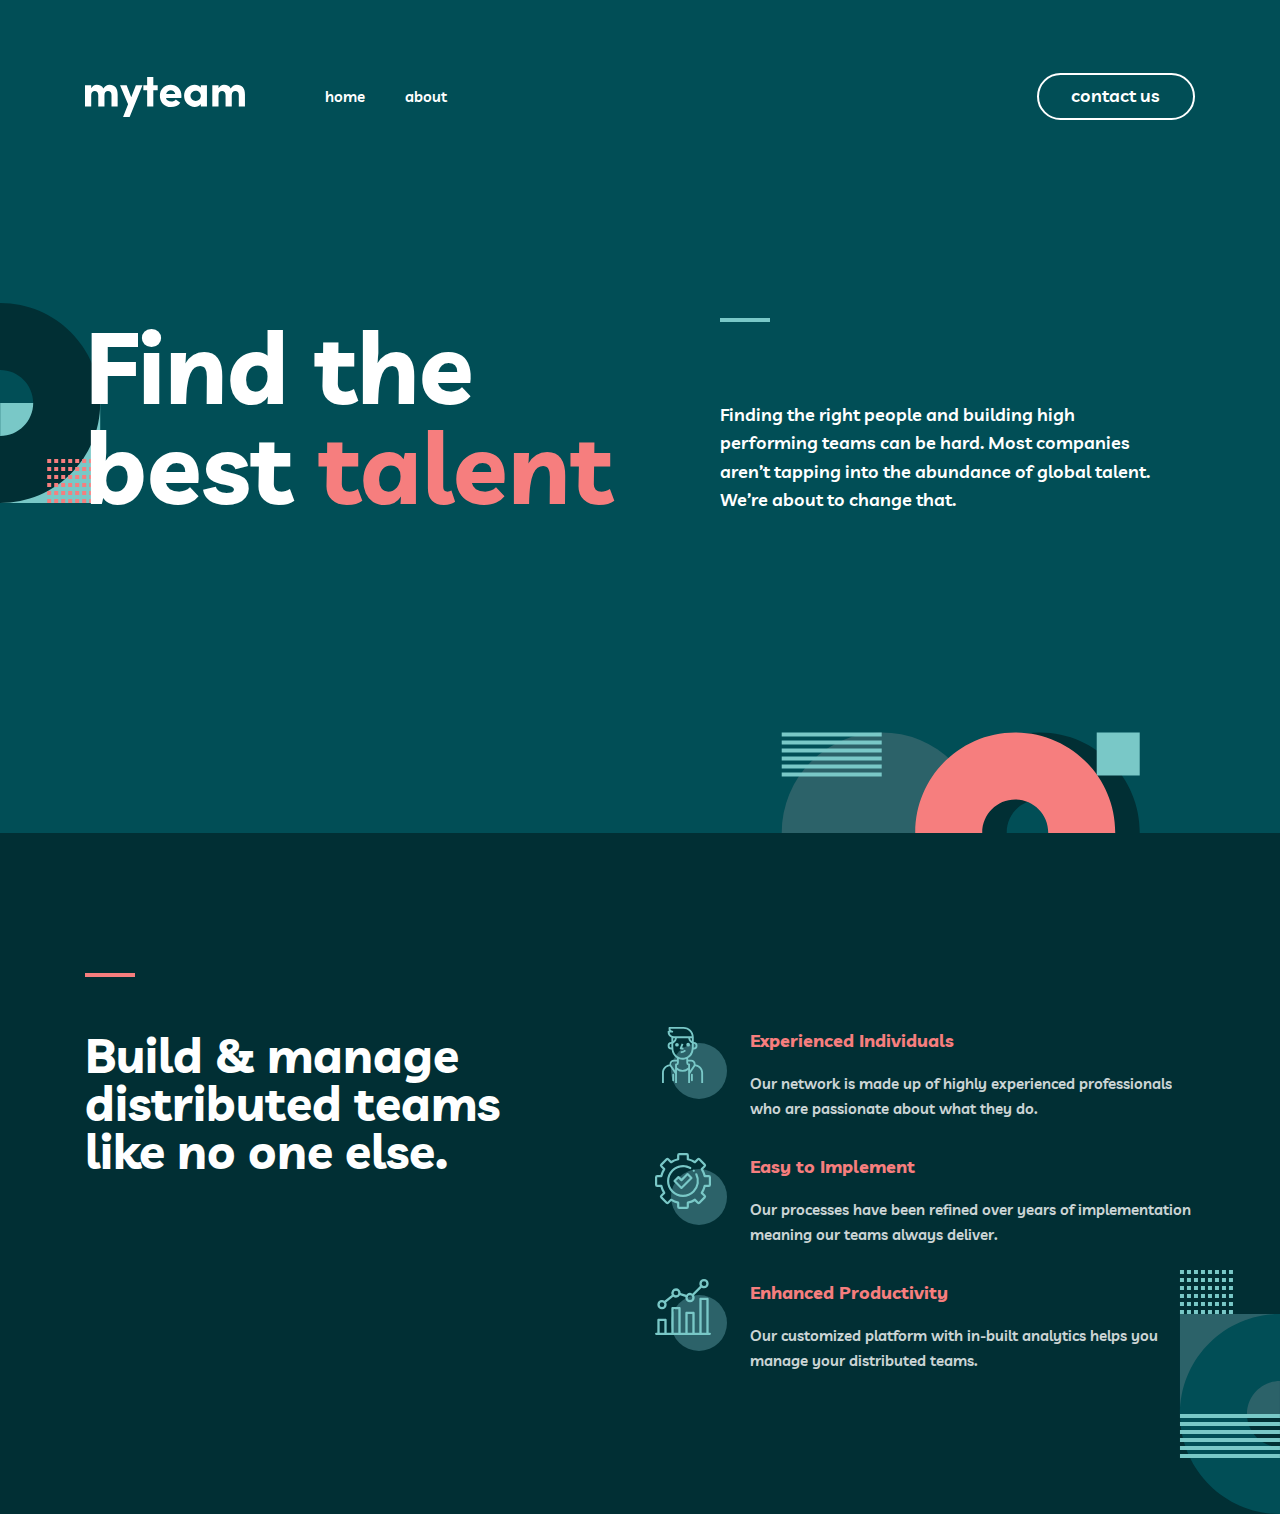
==== index.html @ bbc25925 "11 dars" ====
<!DOCTYPE html>
<html lang="en">
  <head>
    <meta charset="UTF-8" />
    <meta name="viewport" content="width=device-width, initial-scale=1.0" />
    <title>My Team | Home</title>
    <link rel="stylesheet" href="./css/style.css" />
    <link rel="stylesheet" href="./css/normalize.css" />
  </head>
  <body>
    <!-- HEADER -->
    <header class="header">
      <div class="header__container container">
        <!-- LOGO -->
        <a class="site-logo" href="./index.html">
          <img
            class="site-logo__image"
            src="./images/svg/myteam-logo.svg"
            alt="MyTeam website logo"
            width="160"
            height="40"
          />
        </a>
        <!-- HEADER INNER WRAPPER -->
        <div class="header__inner-wrapper show-nav">
          <button class="header__inner-wrapper-btn">
            <img
              class="header__inner-wrapper-img"
              src="./images/svg/ex-header-img.svg"
              alt="Header toggle nav close icon"
              width="16"
              height="16"
            />
          </button>
          <!-- NAV -->
          <nav class="sitenav">
            <ul class="sitenav__list">
              <li class="sitenav__item">
                <a class="sitenav__link" href="./index.html">home</a>
              </li>
              <li class="sitenav__item">
                <a class="sitenav__link" href="./pages/about.html">about</a>
              </li>
            </ul>
          </nav>
          <!-- BUTTON -->
          <a class="header__btn btn btn-light" href="./pages/contact.html"
            >contact us</a
          >
        </div>
        <!-- TOGGLE BUTTON -->
        <button class="header__toggle-btn">
          <img
            class="header__toggle-btn__image"
            src="./images/svg/header-toggle-btn-image.svg"
            alt="Header toggle button"
            width="20"
            height="17"
          />
        </button>
      </div>
    </header>
    <!-- MAIN -->
    <main class="main">
      <!-- HERO SECTION START -->
      <section class="hero">
        <div class="hero__container container">
          <div class="hero__title-wrapper">
            <h1 class="hero__title">
              Find the <br />best <span class="text-primary">talent</span>
            </h1>
          </div>

          <div class="hero__info">
            <hr class="hero__divider site-divider" />
            <p class="hero__description">
              Finding the right people and building high performing teams can be
              hard. Most companies aren’t tapping into the abundance of global
              talent. We’re about to change that.
            </p>
          </div>
        </div>
      </section>
      <!-- HERO SECTION END -->
      <!-- FEATURES START -->
      <section class="features">
        <div class="features__container container">
          <div class="features__info">
            <hr class="features__divider site-divider" />
            <h2 class="features__title">
              Build & manage distributed teams like no one else.
            </h2>
          </div>

          <div class="features__items">
            <ul class="features__list">
              <li class="features__item">
                <img
                  src="./images/svg/divider-ones-img.svg"
                  alt="Experienced Individuals"
                  class="features__image"
                  width="72"
                  height="72"
                />
                <div class="features__item-info">
                  <h3 class="features__info-title">Experienced Individuals</h3>
                  <p class="features__description">
                    Our network is made up of highly experienced professionals
                    who are passionate about what they do.
                  </p>
                </div>
              </li>
              <li class="features__item">
                <img
                  src="./images/svg/divider-twos-img.svg"
                  alt="Easy to Implement"
                  class="features__image"
                  width="72"
                  height="72"
                />
                <div class="features__item-info">
                  <h3 class="features__info-title">Easy to Implement</h3>
                  <p class="features__description">
                    Our processes have been refined over years of implementation
                    meaning our teams always deliver.
                  </p>
                </div>
              </li>
              <li class="features__item">
                <img
                  src="./images/svg/divider-theres-img.svg"
                  alt="Enhanced Productivity"
                  class="features__image"
                  width="72"
                  height="72"
                />
                <div class="features__item-info">
                  <h3 class="features__info-title">Enhanced Productivity</h3>
                  <p class="features__description">
                    Our customized platform with in-built analytics helps you
                    manage your distributed teams.
                  </p>
                </div>
              </li>
            </ul>
          </div>
        </div>
      </section>
      <!-- FEATURES END -->
    </main>
    <!-- FOOTER -->

    <!-- JS -->
    <script src="./js/app.js"></script>
  </body>
</html>
---- css/style.css ----
@import url(./fonts.css);

/* CUSTOM CSS */
:root {
  /* COLORS */
  --primary-light-coral-color: #f67e7e;
  --primary-midnight-green: #014e56;
  --primary-white-color: #ffffff;

  --secondary-Rapture-Blue: #79c8c7;
  --secondary-Police-Blue: #2c6269;
  --secondary-Deep-Jungle-Green: #004047;
  --secondary-Sacramento-State-Green: #012f34;
  --secondary-Dark-Green: #002529;

  /* FONTS */
  --main-font-family: "Livvic", "Arial", sans-serif;

  /* FONT-SIZE */
  --h1-large-size: 10rem;
  --h1-large-line: 1;

  --h1-small-size: 6.4rem;
  --h1-small-line: 0.88;

  --h2-size: 4.8rem;
  --h2-line: 1;

  --h3-size: 1.8rem;
  --h3-line: 1.56;

  --main-font-size-1: 1.8rem;
  --main-line-height-1: 1.56;

  --main-font-size-2: 1.5rem;
  --main-line-height-2: 1.67;
}

*,
*::after,
*::before {
  box-sizing: border-box;
  margin: 0;
  padding: 0;
}

*:focus {
  outline: 2px dotted var(--primary-light-coral-color);
  outline-offset: 4px;
}

html {
  scroll-behavior: smooth;
  height: 100%;
  font-size: 62.5%;
}

ul,
li {
  list-style: none;
}

a {
  text-decoration: none;
}

img {
  display: flex;
  width: 100%;
  height: auto;
}

h1,
h2,
h3,
h4,
h5,
h6 {
  margin: 0;
}

body {
  display: flex;
  flex-direction: column;
  height: 100%;
  font-family: var(--main-font-family);
  font-size: var(--main-font-size-2);
  line-height: var(--main-line-height-2);
  background-color: var(--primary-midnight-green);
  color: var(--primary-white-color);
  font-weight: 600;
}

.container {
  width: 100%;
  max-width: 1170px;
  padding-left: 30px;
  padding-right: 30px;
  margin-left: auto;
  margin-right: auto;
}

.text-primary {
  color: var(--primary-light-coral-color);
}

.btn {
  padding: 0.9rem 3.3rem 1.1rem 3.2rem;
  border: 2px solid transparent;
  border-radius: 24px;
  font-size: var(--main-font-size-1);
  line-height: normal;
  display: inline-block;
  transition: 0.3s;
}

.btn-light {
  color: var(--primary-white-color);
  border-color: var(--primary-white-color);
}

.btn-light:hover {
  background-color: var(--primary-white-color);
  color: var(--secondary-Dark-Green);
}

/* HEADER */

.header {
  padding: 7.3rem 0;
}

.header__container {
  display: flex;
  align-items: center;
}

.site-logo {
  margin-right: 8rem;
}

.site-logo:hover {
  opacity: 0.8;
}

.site-logo:active {
  opacity: 0.6;
}

.site-logo__image {
  width: 160px;
  height: 40px;
}

.header__inner-wrapper {
  display: flex;
  width: 100%;
  align-items: center;
}

.sitenav {
  margin-right: auto;
}

.sitenav__list {
  display: flex;
}

.sitenav__item:not(:last-child) {
  margin-right: 4rem;
}

.sitenav__link {
  color: var(--primary-white-color);
}

.sitenav__link:hover {
  color: var(--primary-light-coral-color);
}

.header__toggle-btn {
  background-color: transparent;
  border: 0;
  display: block;
  margin-left: auto;
  display: none;
}

.header__toggle-btn__image {
}

.header__inner-wrapper-btn {
  background-color: transparent;
  border: 0;
  display: block;
  margin-left: auto;
  margin-bottom: 3.9rem;
  display: none;
}

.header__inner-wrapper-img {
}

/* MAIN */
.main {
  flex-grow: 1;
}

.hero {
  padding-top: 5.6rem;
  padding-bottom: 25rem;
  background-image: url(../images/svg/hero\ left\ bg.svg),
    url(../images/svg/hero\ bottom\ bg.svg);
  background-repeat: no-repeat;
  background-position: left -100px top 110px, right 140px bottom -100px;
}

.hero__container {
  display: flex;
  align-items: center;
}

.hero__title-wrapper {
  width: 635px;
}

.hero__title {
  font-size: var(--h1-large-size);
  line-height: var(--h1-large-line);
}

.hero__info {
  width: 445px;
}

.hero__divider {
  margin-bottom: 7.9rem;
  background-color: var(--secondary-Rapture-Blue);
}

.site-divider {
  width: 50px;
  height: 4px;
  border: 0;
}

.hero__description {
  font-size: var(--main-font-size-1);
  line-height: var(--main-line-height-1);
}
/* HERO END */

/* FEATURES START */
.features {
  padding-top: 14rem;
  padding-bottom: 14rem;
  background-color: var(--secondary-Sacramento-State-Green);
  background-image: url(../images/svg/features-bottom-bg.svg);
  background-position: bottom right -100px;
  background-repeat: no-repeat;
}

.features__container {
  display: flex;
}

.features__info {
  width: 100%;
  max-width: 445px;
  margin-right: 12.5rem;
}

.features__divider {
  background-color: var(--primary-light-coral-color);
  margin-bottom: 5.4rem;
}

.features__title {
  font-size: var(--h2-size);
  line-height: var(--h2-line);
}

.features__items {
  margin-top: 5.4rem;
}

.features__list {
}

.features__item {
  display: flex;
}

.features__item:not(:last-child) {
  margin-bottom: 3.2rem;
}

.features__image {
  margin-right: 2.3rem;
  width: 72px;
  height: 72px;
}

.features__item-info {
}

.features__info-title {
  color: var(--primary-light-coral-color);
  margin-bottom: 1.6rem;
  font-size: var(--h3-size);
  line-height: var(--h3-line);
}

.features__description {
  font-size: var(--main-font-size-2);
  line-height: var(--main-line-height-2);
  font-weight: 600;
  opacity: 0.8;
}

/* FEATURES END */

/* FOOTER */

/* MEDIA */

@media screen and (max-width: 993px) {
  .hero {
    padding-top: 4.8rem;
    padding-bottom: 25.6rem;
    background-image: url(../images/svg/hero\ bottom\ bg.svg);
    background-repeat: no-repeat;
    background-position: center bottom -100px;
  }

  .hero__container {
    flex-direction: column;
    align-items: center;
    text-align: center;
  }

  .hero__title-wrapper {
    width: 100%;
    max-width: 635px;
  }

  .hero__title {
    font-size: var(--h1-small-size);
    line-height: var(--h1-small-line);
  }

  .hero__info {
    width: 100%;
    max-width: 447px;
  }

  .hero__divider {
    display: none;
  }

  /* FEATURES */
  .features {
    padding-left: 9.7rem;
    padding-right: 9.8rem;
    padding-top: 10rem;
    padding-bottom: 10rem;
    background-color: var(--secondary-Sacramento-State-Green);
    background-image: url(../images/svg/features-bottom-bg.svg);
    background-position: top right -100px;
    background-repeat: no-repeat;
  }

  .features__container {
    flex-direction: column;
    align-items: center;
  }

  .features__title {
    font-size: 3.2rem;
    line-height: 1;
  }

  .features__items {
    margin-top: 6.4rem;
    padding-left: 9.7rem;
    padding-right: 9.8rem;
  }

  .features__item-info {
    width: 478px;
  }
}

@media screen and (max-width: 768px) {
  .header {
    padding: 6.4rem 0;
  }

  .site-logo {
    margin-right: 4.8rem;
  }

  .site-logo__image {
    width: 128px;
    height: 32px;
  }
}

@media screen and (max-width: 680px) {
  .header {
    padding: 4.8rem 0;
  }

  .header__toggle-btn {
    display: block;
  }

  .header__inner-wrapper {
    background-color: var(--secondary-Police-Blue);
    position: fixed;
    top: 0;
    right: 0;
    bottom: 0;
    width: 255px;
    flex-direction: column;
    justify-content: flex-start;
    align-items: flex-start;
    padding: 5.6rem 2.6rem 0 4.8rem;
    background-image: url(../images/svg/hidden-nav-bg.svg);
    background-repeat: no-repeat;
    background-position: bottom right;
    transform: translateX(100%);
    transition: 03s ease;
  }

  .header__inner-wrapper .show-nav {
    transform: translateX(0%);
  }

  .header__inner-wrapper-btn {
    display: block;
  }

  .sitenav__list {
    flex-direction: column;
  }

  .sitenav__item:not(:last-child) {
    margin-bottom: 2.4rem;
  }

  .sitenav__item:last-child {
    margin-bottom: 3.6rem;
  }

  .features {
    padding-left: 2.4rem;
    padding-right: 2.4rem;
    padding-top: 6.4rem;
    padding-bottom: 6.4rem;
    background-color: var(--secondary-Sacramento-State-Green);
    background-image: url(../images/svg/features-bottom-bg.svg);
    background-position: top right -100px;
    background-repeat: no-repeat;
  }

  .features__info {
    padding-left: 2.4rem;
  }

  .features__title {
    width: 240px;
    font-size: 3.2rem;
    line-height: 1;
  }

  .features__image {
    margin-left: 187px;
  }

  .features__items {
    text-align: center;
  }

  .features__item {
    flex-direction: column;
  }

  .features__description {
    margin-left: 60px;
    width: 327px;
    font-size: var(--main-font-size-2);
    line-height: var(--main-line-height-2);
  }
}

@media screen and (max-width: 397px) {
  :root {
    --h1-small-size: 4.8rem;
    --h1-small-line: 1;
  }

  .container {
    padding-left: 2.4rem;
    padding-right: 2.4rem;
  }

  .hero {
    padding-top: 3.2rem;
    padding-bottom: 19.7rem;
  }

  .hero__title-wrapper {
  }

  .hero__description {
    font-size: var(--main-font-size-2);
    line-height: var(--main-line-height-2);
  }
}
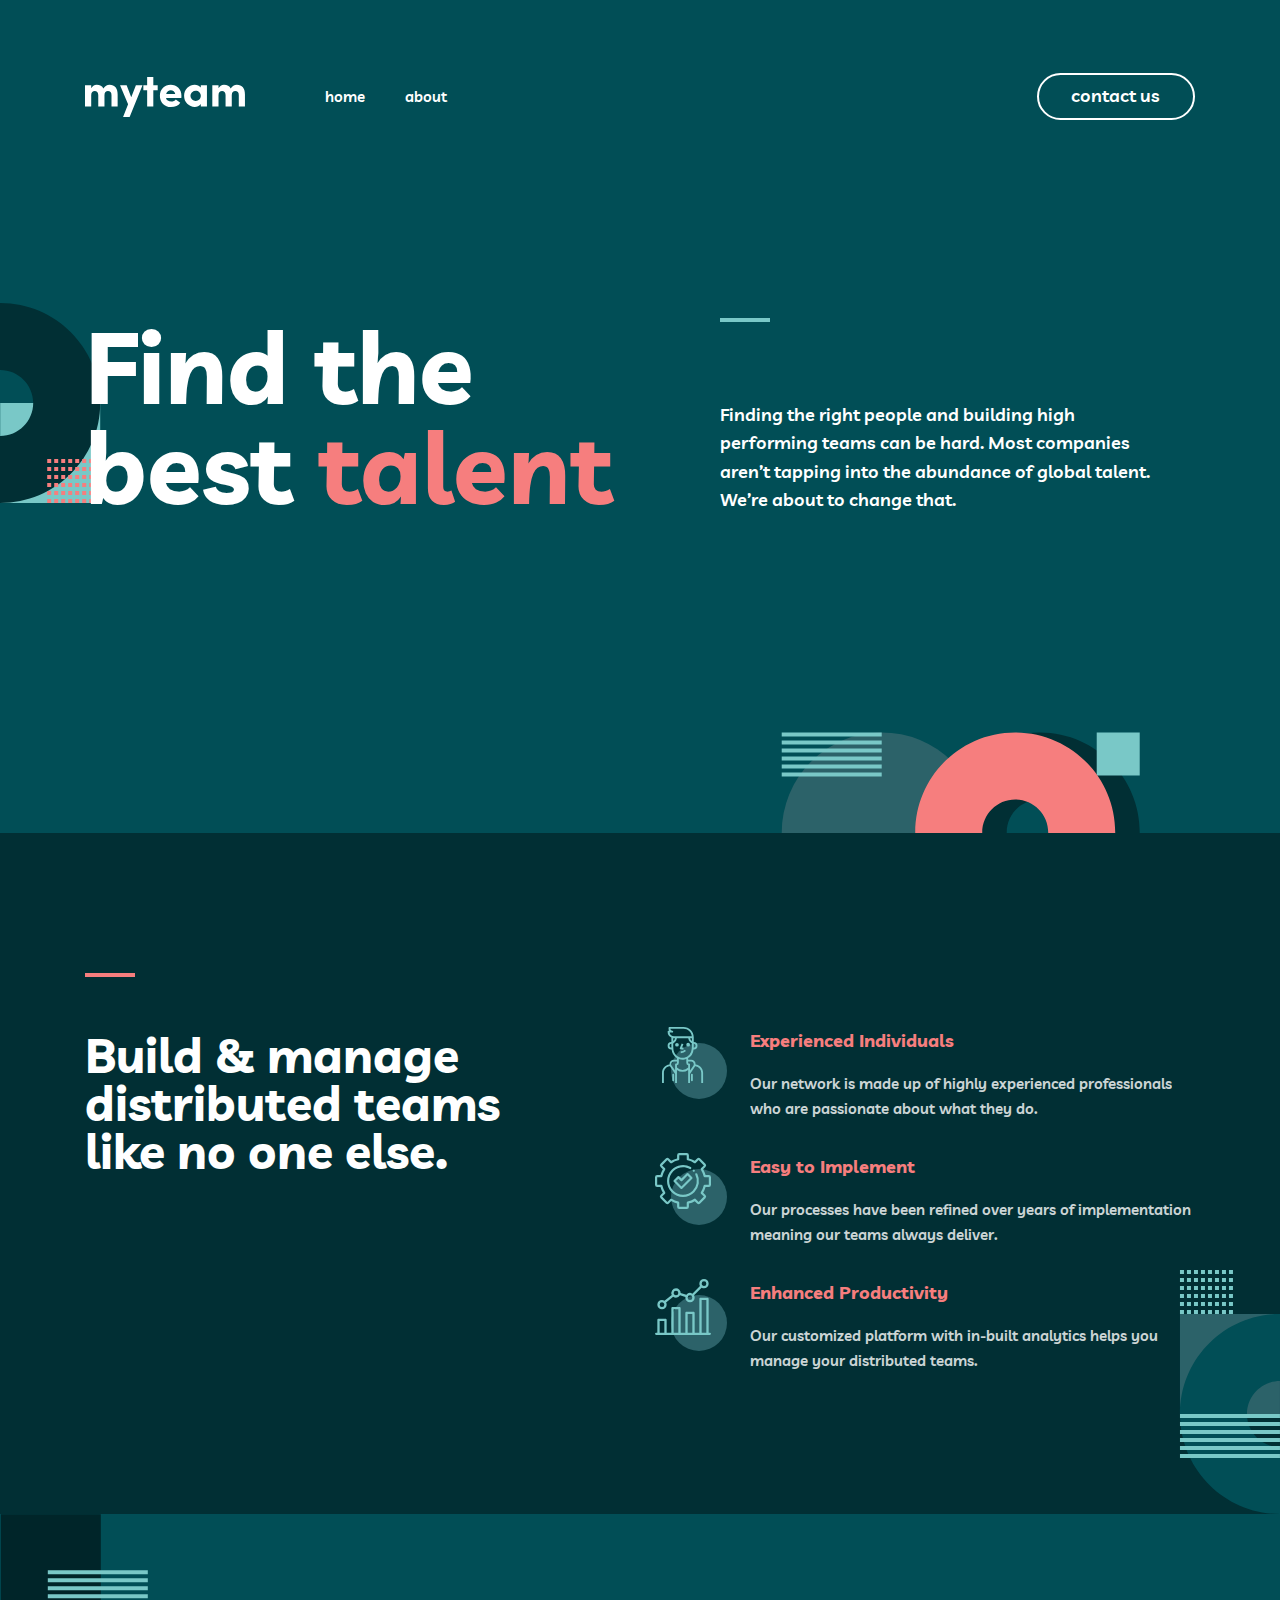
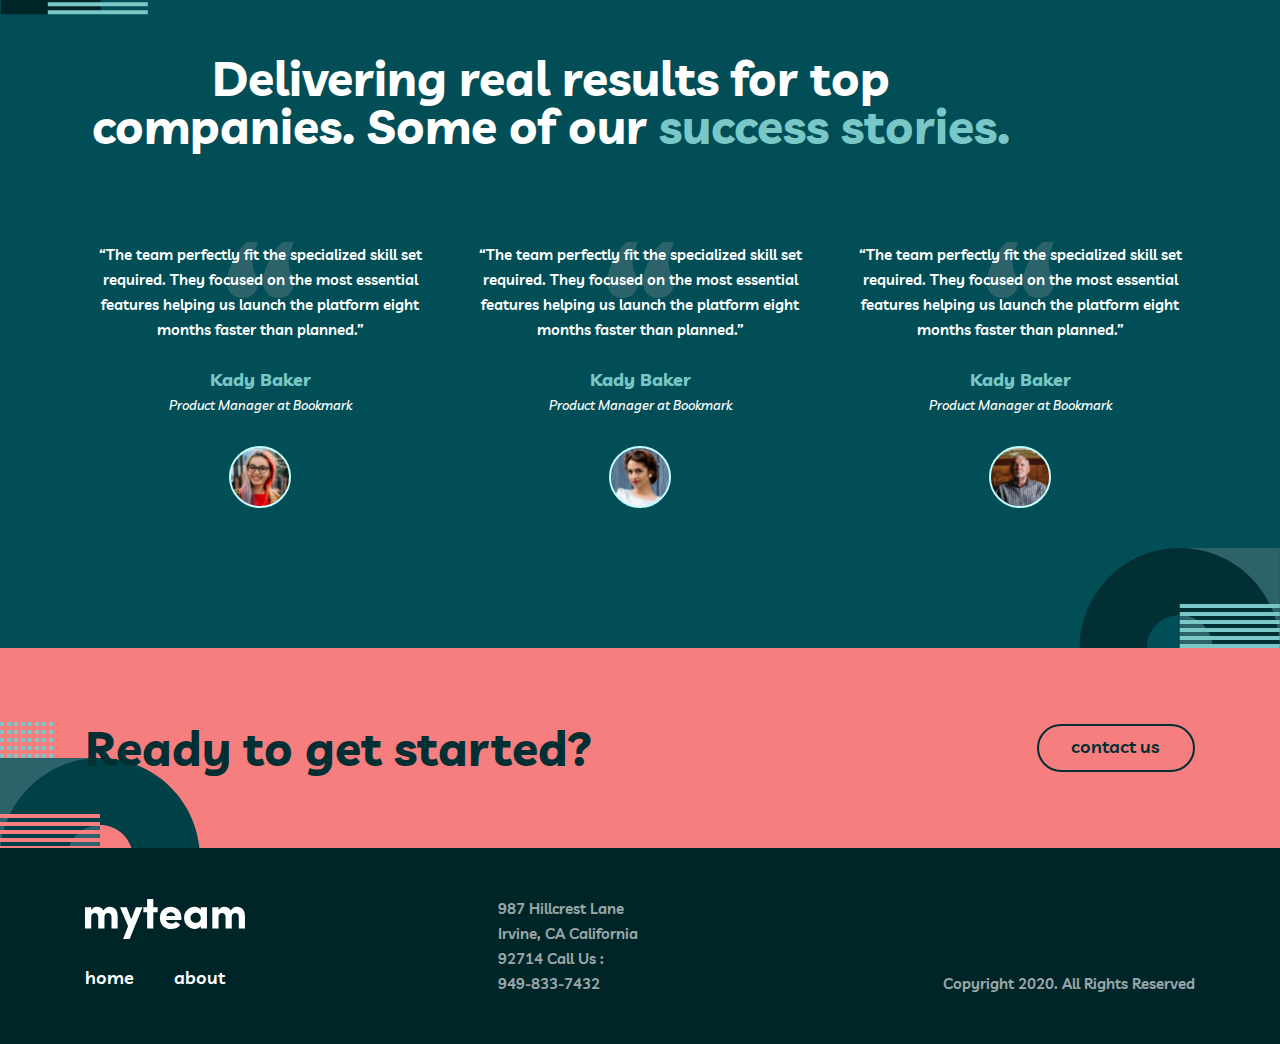
==== commit 181a8d63: "Imtihon" ====
--- a/index.html
+++ b/index.html
@@ -6,6 +6,18 @@
     <title>My Team | Home</title>
     <link rel="stylesheet" href="./css/style.css" />
     <link rel="stylesheet" href="./css/normalize.css" />
+    <link
+      rel="shortcut icon"
+      href="https://encrypted-tbn0.gstatic.com/images?q=tbn:ANd9GcTAhbFepm0QHIGDcH6tvFwUhc4OrL3nmX-PlQ&s"
+      type="image/x-icon"
+    />
+    <link
+      rel="stylesheet"
+      href="https://cdnjs.cloudflare.com/ajax/libs/font-awesome/6.6.0/css/all.min.css"
+      integrity="sha512-Kc323vGBEqzTmouAECnVceyQqyqdsSiqLQISBL29aUW4U/M7pSPA/gEUZQqv1cwx4OnYxTxve5UMg5GT6L4JJg=="
+      crossorigin="anonymous"
+      referrerpolicy="no-referrer"
+    />
   </head>
   <body>
     <!-- HEADER -->
@@ -39,12 +51,16 @@
                 <a class="sitenav__link" href="./index.html">home</a>
               </li>
               <li class="sitenav__item">
-                <a class="sitenav__link" href="./pages/about.html">about</a>
+                <a class="sitenav__link" href="./pages/about/about.html"
+                  >about</a
+                >
               </li>
             </ul>
           </nav>
           <!-- BUTTON -->
-          <a class="header__btn btn btn-light" href="./pages/contact.html"
+          <a
+            class="header__btn btn btn-light"
+            href="/pages/contact/contact.html"
             >contact us</a
           >
         </div>
@@ -147,8 +163,133 @@
         </div>
       </section>
       <!-- FEATURES END -->
+
+      <!-- HOME-BOTTOM-START -->
+      <section class="home__bottom">
+        <div class="home__bottom-container container">
+          <div class="home__bottom-h2">
+            <h2 class="home__bottom-bold-text">
+              Delivering real results for top companies. Some of our
+              <span class="home__bottom-green-text">success stories.</span>
+            </h2>
+          </div>
+          <div class="home__bottom-there-line">
+            <div class="home__bottom-ones">
+              <p class="home__bottom-ones-text">
+                “The team perfectly fit the specialized skill set required. They
+                focused on the most essential features helping us launch the
+                platform eight months faster than planned.”
+              </p>
+              <p class="home__bottom_ones-green-text">Kady Baker</p>
+              <p class="home__bottom-ones-smol-text">
+                Product Manager at Bookmark
+              </p>
+              <img
+                class="home__bottom-img"
+                src="./images/svg/kady-img.svg"
+                alt=""
+                width="62"
+                height="62"
+              />
+            </div>
+            <div class="home__bottom-ones">
+              <p class="home__bottom-ones-text">
+                “The team perfectly fit the specialized skill set required. They
+                focused on the most essential features helping us launch the
+                platform eight months faster than planned.”
+              </p>
+              <p class="home__bottom_ones-green-text">Kady Baker</p>
+              <p class="home__bottom-ones-smol-text">
+                Product Manager at Bookmark
+              </p>
+              <img
+                class="home__bottom-img"
+                src="./images/svg/aisha-img.svg"
+                alt=""
+              />
+            </div>
+            <div class="home__bottom-ones">
+              <p class="home__bottom-ones-text">
+                “The team perfectly fit the specialized skill set required. They
+                focused on the most essential features helping us launch the
+                platform eight months faster than planned.”
+              </p>
+              <p class="home__bottom_ones-green-text">Kady Baker</p>
+              <p class="home__bottom-ones-smol-text">
+                Product Manager at Bookmark
+              </p>
+              <img
+                class="home__bottom-img"
+                src="./images/svg/arthur-img.svg"
+                alt=""
+              />
+            </div>
+          </div>
+        </div>
+      </section>
+      <!-- HOME-BOTTOM-END -->
+
+      <!-- SITE BOTTOM NAV START -->
+
+      <section class="bottom__nav">
+        <div class="bottom__nav-container container">
+          <div class="bottom__nav-wrapper">
+            <h2 class="bottom__nav-text">Ready to get started?</h2>
+            <a
+              class="header__btn btp btn-lighp"
+              href="/pages/contact/contact.html"
+              >contact us</a
+            >
+          </div>
+        </div>
+      </section>
+      <!-- SITE BOTTOM NAV END -->
     </main>
-    <!-- FOOTER -->
+    <!-- FOOTER START -->
+    <footer class="footer">
+      <div class="footer__wrapper-container">
+        <div class="footer__wrapper-bottom-there container">
+          <div class="footer__wrapper-logo">
+            <img
+              class="logo-my team"
+              src="./images/svg/myteam-logo.svg"
+              alt="Myteam logo"
+              width="160"
+              height="40"
+            />
+            <ul class="footer__wrapper-item">
+              <li class="footer__wrapper-li">
+                <a class="footer__wrapper-link" href="/index.html">home</a>
+              </li>
+              <li class="footer__wrapper-li">
+                <a class="footer__wrapper-link" href="/pages/about/about.html"
+                  >about</a
+                >
+              </li>
+            </ul>
+          </div>
+          <div class="wrappericon-text">
+            <div class="footer__wrapper-text">
+              <p class="footer__wrapper-paragrif">
+                987 Hillcrest Lane Irvine, CA California 92714 Call Us :
+                949-833-7432
+              </p>
+            </div>
+            <div class="footer__wrapper-icons">
+              <ul class="footer__wrapper-icons-line">
+                <li class="item twitter"></li>
+                <li class="item facebook"></li>
+                <li class="item github"></li>
+              </ul>
+              <p class="footer__wrapper--icons-text">
+                Copyright 2020. All Rights Reserved
+              </p>
+            </div>
+          </div>
+        </div>
+      </div>
+    </footer>
+    <!-- FOOTER END -->
 
     <!-- JS -->
     <script src="./js/app.js"></script>
--- a/css/style.css
+++ b/css/style.css
@@ -186,9 +186,6 @@
   display: none;
 }
 
-.header__toggle-btn__image {
-}
-
 .header__inner-wrapper-btn {
   background-color: transparent;
   border: 0;
@@ -196,9 +193,6 @@
   margin-left: auto;
   margin-bottom: 3.9rem;
   display: none;
-}
-
-.header__inner-wrapper-img {
 }
 
 /* MAIN */
@@ -284,9 +278,6 @@
   margin-top: 5.4rem;
 }
 
-.features__list {
-}
-
 .features__item {
   display: flex;
 }
@@ -299,9 +290,6 @@
   margin-right: 2.3rem;
   width: 72px;
   height: 72px;
-}
-
-.features__item-info {
 }
 
 .features__info-title {
@@ -320,7 +308,241 @@
 
 /* FEATURES END */
 
+/* HOME-BOTTOM-START */
+
+.home__bottom {
+  background-image: url(../images/svg/home-bottom-right-bg.svg),
+    url(../images/svg/home__bottom-top-left.svg);
+  background-repeat: no-repeat;
+  background-position: right bottom -100px, top left;
+}
+
+.home__bottom-container {
+  padding-top: 14rem;
+  padding-bottom: 14rem;
+}
+
+.home__bottom-bold-text {
+  text-align: center;
+  font-family: "Livvic";
+  font-size: var(--h2-size);
+  font-weight: 700;
+  line-height: var(--h2-line);
+  text-align: center;
+  width: 932px;
+}
+
+.home__bottom-green-text {
+  color: #79c8c7;
+}
+
+.home__bottom-there-line {
+  width: 1110px;
+  display: flex;
+  margin-top: 9.2rem;
+  gap: 30px;
+}
+
+.home__bottom-ones {
+  display: flex;
+  flex-direction: column;
+  align-items: center;
+  background-image: url(../images/svg/olov-home__bottom-img.svg);
+  background-repeat: no-repeat;
+  background-position: top center;
+}
+
+.home__bottom-ones-text {
+  width: 350px;
+  font-family: "Livvic";
+  font-size: var(--main-font-size-2);
+  font-weight: 600;
+  line-height: var(--main-line-height-2);
+  text-align: center;
+}
+
+.home__bottom_ones-green-text {
+  padding-top: 2.4rem;
+  font-family: "Livvic";
+  font-size: var(--main-font-size-1);
+  font-weight: 700;
+  line-height: var(--main-line-height-1);
+  text-align: center;
+  color: #79c8c7;
+}
+
+.home__bottom-ones-smol-text {
+  font-family: "Livvic";
+  font-size: 13px;
+  font-style: italic;
+  font-weight: 500;
+  line-height: 18px;
+  text-align: center;
+  padding-top: 2px;
+}
+
+.home__bottom-img {
+  margin-top: 32px;
+  width: 62px;
+  height: 62px;
+}
+/* HOME-BOTTOM-END */
+
+/* SITE BOTTOM NAV START */
+
+.bottom__nav {
+  background-color: var(--primary-light-coral-color);
+  padding-top: 7.6rem;
+  padding-bottom: 7.6rem;
+  align-items: center;
+  background-image: url(../images/svg/SITE\ BOTTOM\ NAV-bg.svg);
+  background-repeat: no-repeat;
+  background-position: left bottom -70px;
+}
+
+.bottom__nav-wrapper {
+  display: flex;
+  justify-content: space-between;
+}
+.bottom__nav-text {
+  font-family: "Livvic";
+  font-size: 48px;
+  font-weight: 700;
+  line-height: 48px;
+  color: #012f34;
+}
+
+.btp {
+  padding: 0.9rem 3.3rem 1.1rem 3.2rem;
+  border: 2px solid transparent;
+  border-radius: 24px;
+  font-size: var(--main-font-size-1);
+  line-height: normal;
+  display: inline-block;
+  transition: 0.3s;
+}
+
+.btn-lighp {
+  color: var(--secondary-Sacramento-State-Green);
+  border-color: var(--secondary-Sacramento-State-Green);
+}
+
+.btn-lighp:hover {
+  background-color: var(--secondary-Sacramento-State-Green);
+  color: var(--primary-white-color);
+}
+
+/* SITE BOTTOM NAV END */
+
 /* FOOTER */
+
+.footer__wrapper-container {
+  background-color: var(--secondary-Dark-Green);
+}
+
+.footer__wrapper-bottom-there {
+  padding-top: 4.8rem;
+  padding-bottom: 4.8rem;
+  display: flex;
+  justify-content: space-between;
+  align-items: center;
+}
+
+.footer__wrapper-item {
+  margin-top: 2.5rem;
+  display: flex;
+  gap: 40px;
+}
+
+.footer__wrapper-link {
+  color: var(--primary-white-color);
+  font-family: "Livvic";
+  font-size: var(--main-font-size-1);
+  font-weight: 600;
+  line-height: var(--main-line-height-1);
+  text-align: left;
+  text-underline-position: from-font;
+  text-decoration-skip-ink: none;
+  transition: 0.3s;
+}
+
+.footer__wrapper-link:hover {
+  color: var(--primary-light-coral-color);
+}
+
+.footer__wrapper-text {
+  width: 445px;
+}
+
+.wrappericon-text {
+  align-items: center;
+  display: flex;
+}
+
+.footer__wrapper-paragrif {
+  width: 140px;
+  font-family: "Livvic";
+  font-size: var(--main-font-size-2);
+  font-weight: 600;
+  line-height: var(--main-line-height-2);
+  text-align: left;
+  text-underline-position: from-font;
+  text-decoration-skip-ink: none;
+  opacity: 0.6;
+  color: var(--primary-white-color);
+}
+
+.footer__wrapper-icons {
+  flex-direction: column;
+}
+
+.footer__wrapper-icons-line {
+  display: flex;
+  margin-left: 145px;
+  gap: 1.6rem;
+}
+
+.footer__wrapper--icons-text {
+  font-family: "Livvic";
+  font-size: var(--main-font-size-2);
+  font-weight: 600;
+  line-height: var(--main-line-height-2);
+  opacity: 0.6;
+}
+
+/* ICONS */
+.item {
+  display: flex;
+  align-items: center;
+  gap: 10px;
+  font-size: 24px;
+  cursor: pointer;
+  margin-bottom: 5.1rem;
+}
+
+.item::before {
+  font-family: "Font Awesome 5 Brands";
+  display: grid;
+  place-items: center;
+  width: 24px;
+  height: 24px;
+}
+
+.item:hover::before {
+  transition: 0.3s;
+  color: var(--primary-light-coral-color);
+}
+
+.twitter::before {
+  content: "\f099";
+}
+.facebook::before {
+  content: "\f09a";
+}
+
+.github::before {
+  content: "\f09b";
+}
 
 /* MEDIA */
 
@@ -389,6 +611,85 @@
   .features__item-info {
     width: 478px;
   }
+
+  /* HOME-BOTTOM-START */
+
+  .home__bottom-container {
+    display: flex;
+    flex-direction: column;
+    align-items: center;
+  }
+
+  .home__bottom-bold-text {
+    font-size: 3.2rem;
+    line-height: 1em;
+    width: 573px;
+    align-items: center;
+  }
+
+  .home__bottom-there-line {
+    display: flex;
+    flex-direction: column;
+  }
+
+  .home__bottom-ones-text {
+    width: 573px;
+    font-size: var(--main-font-size-2);
+    line-height: var(--main-line-height-2);
+  }
+
+  /* HOME-BOTTOM-END */
+
+  .bottom__nav {
+    padding-left: 9.7rem;
+    padding-right: 9.8rem;
+  }
+
+  .bottom__nav-text {
+    font-size: 3.2rem;
+    line-height: 1em;
+  }
+
+  /* FOOTER */
+
+  .footer__wrapper-container {
+    align-items: center;
+  }
+
+  .footer__wrapper-bottom-there {
+    align-items: center;
+  }
+
+  .logo-my team {
+    width: 96px;
+    height: 24px;
+  }
+
+  .footer__wrapper-item {
+    margin-top: 5.3rem;
+  }
+
+  .wrappericon-text {
+    flex-direction: column;
+    text-align: left;
+  }
+
+  .footer__wrapper-text {
+    width: 0;
+    margin-top: 5.6rem;
+  }
+
+  .footer__wrapper-paragrif {
+    text-align: right;
+  }
+
+  .footer__wrapper-icons-line {
+    display: none;
+  }
+
+  .footer__wrapper--icons-text {
+    padding-top: 6.4rem;
+  }
 }
 
 @media screen and (max-width: 768px) {
@@ -404,6 +705,27 @@
     width: 128px;
     height: 32px;
   }
+
+  /* SITE BOTTOM NAV START */
+
+  .bottom__nav-wrapper {
+    display: flex;
+    flex-direction: column;
+    align-items: center;
+  }
+
+  .bottom__nav-text {
+    text-align: center;
+    width: 327px;
+    font-size: 3.2rem;
+    line-height: 1em;
+  }
+
+  .header__btn {
+    margin-top: 2.4rem;
+  }
+
+  /* <!-- SITE BOTTOM NAV END --> */
 }
 
 @media screen and (max-width: 680px) {
@@ -433,7 +755,7 @@
     transition: 03s ease;
   }
 
-  .header__inner-wrapper .show-nav {
+  .header__inner-wrapper.show-nav {
     transform: translateX(0%);
   }
 
@@ -492,6 +814,71 @@
     font-size: var(--main-font-size-2);
     line-height: var(--main-line-height-2);
   }
+
+  /* HOME-BOTTOM-START */
+
+  .home__bottom-bold-text {
+    width: 327px;
+    font-size: 3.2rem;
+    line-height: 1em;
+  }
+
+  .home__bottom-ones-text {
+    width: 388px;
+    font-size: var(--main-font-size-1);
+    line-height: var(--main-line-height-2);
+  }
+
+  /* HOME-BOTTOM-END */
+
+  /* FOOTER START */
+
+  .footer__wrapper-bottom-there {
+    display: flex;
+    flex-direction: column;
+    align-items: center;
+  }
+
+  .footer__wrapper-text {
+    align-items: center;
+    display: flex;
+    flex-direction: column;
+  }
+
+  .wrappericon-text {
+    display: flex;
+    flex-direction: column;
+    align-items: center;
+  }
+
+  .footer__wrapper-paragrif {
+    width: 200px;
+    text-align: center;
+    align-items: center;
+  }
+
+  .footer__wrapper-icons-line {
+    width: 0;
+    display: block;
+    display: flex;
+    margin-right: 240px;
+  }
+
+  .item {
+    margin-top: 40px;
+    display: flex;
+    flex-direction: column;
+    align-items: center;
+  }
+
+  .footer__wrapper--icons-text {
+    padding-top: 0;
+    align-items: center;
+    flex-direction: column;
+    display: flex;
+  }
+
+  /* FOOTER END */
 }
 
 @media screen and (max-width: 397px) {
